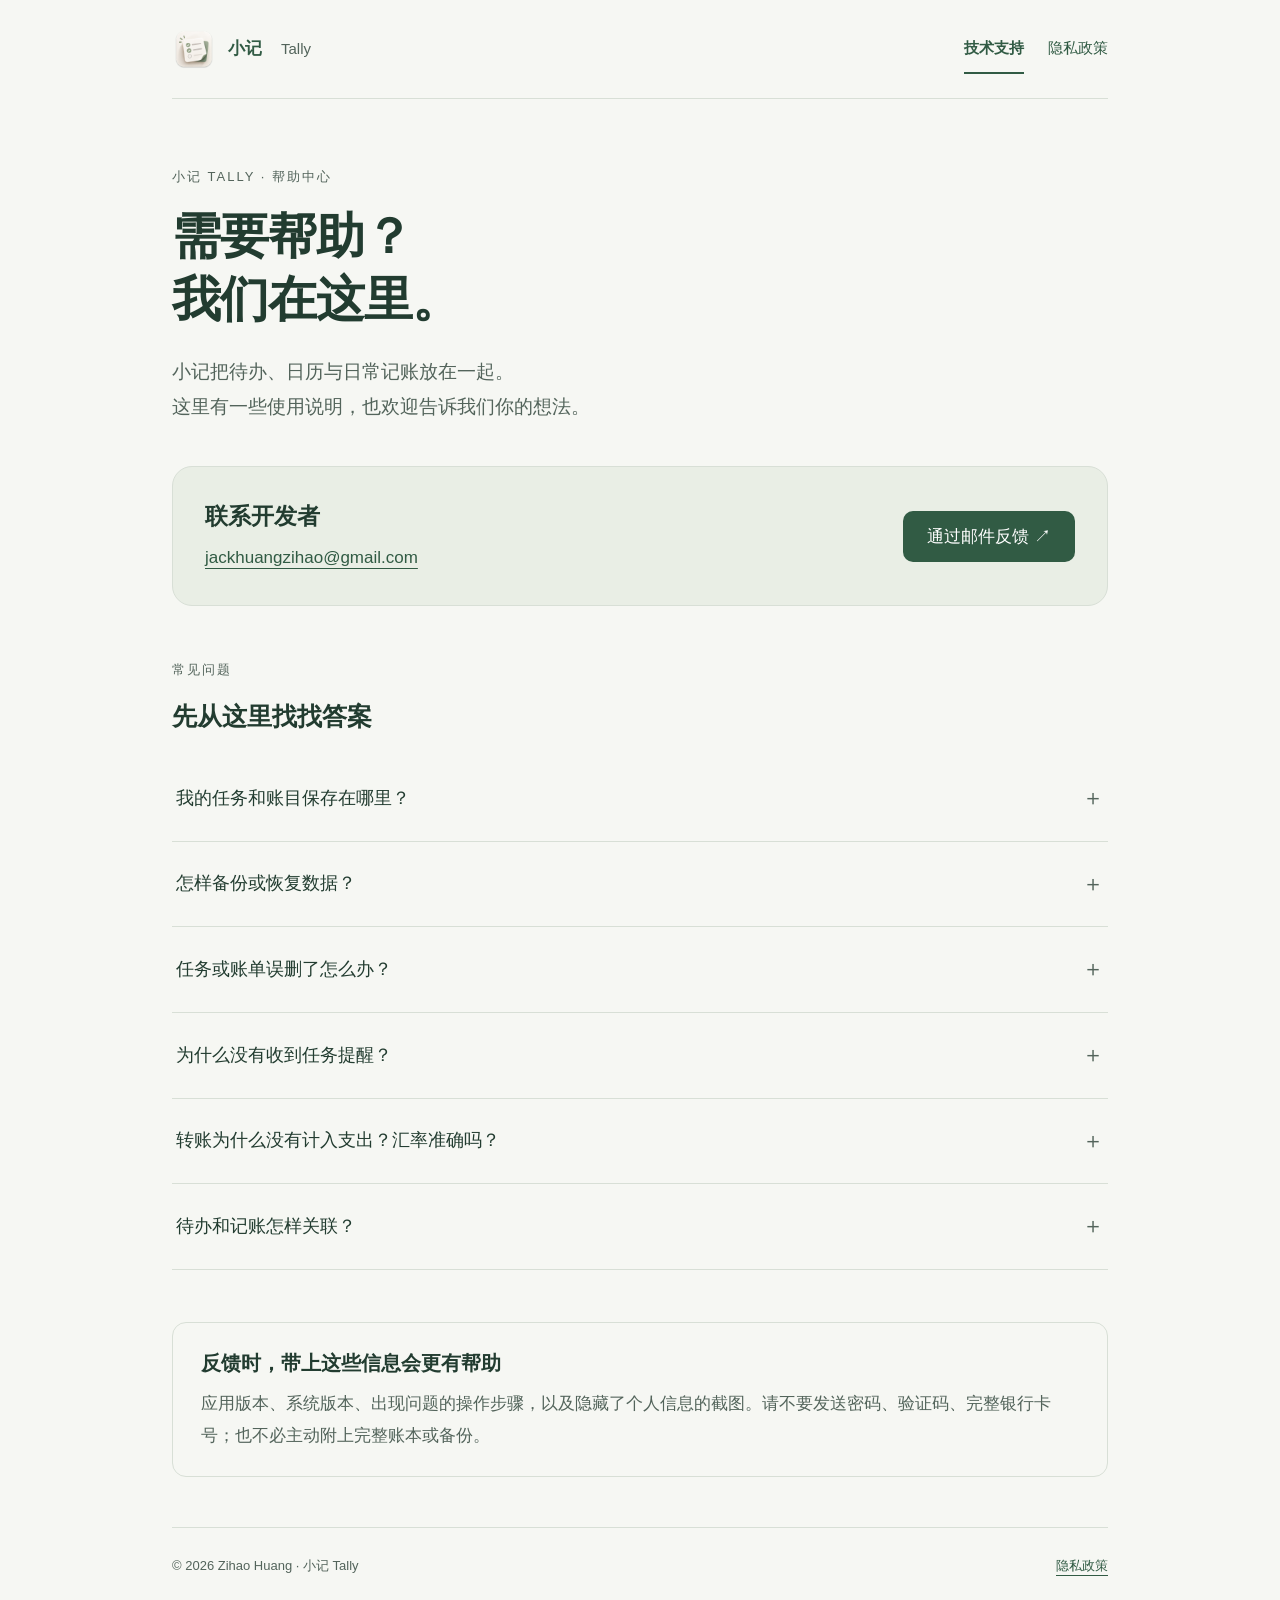
==== index.html @ 93601914 "Add files via upload" ====
<!doctype html>
<html lang="zh-CN"><head><meta charset="utf-8"><meta name="viewport" content="width=device-width, initial-scale=1"><meta name="description" content="小记 Tally 技术支持：查看待办与记账的使用帮助、备份恢复说明，或通过邮件反馈问题。"><meta name="referrer" content="strict-origin-when-cross-origin"><title>技术支持 · 小记 Tally</title><link rel="icon" href="app-icon.png"><link rel="stylesheet" href="style.css"></head>
<body><a class="skip" href="#main">跳转到主要内容</a><div class="wrap"><header><a class="brand" href="index.html"><img src="app-icon.png" alt="" width="44" height="44">小记 <span>Tally</span></a><nav aria-label="网站导航"><a href="index.html" aria-current="page">技术支持</a><a href="privacy.html">隐私政策</a></nav></header>
<main id="main"><section class="hero"><p class="eyebrow">小记 TALLY · 帮助中心</p><h1>需要帮助？<br>我们在这里。</h1><p class="intro">小记把待办、日历与日常记账放在一起。<br>这里有一些使用说明，也欢迎告诉我们你的想法。</p></section>
<section class="contact" aria-labelledby="contact-heading"><div><h2 id="contact-heading">联系开发者</h2><p><a class="email" href="mailto:jackhuangzihao@gmail.com">jackhuangzihao@gmail.com</a></p></div><a class="button" href="mailto:jackhuangzihao@gmail.com?subject=%E5%B0%8F%E8%AE%B0%20Tally%20%E9%97%AE%E9%A2%98%E5%8F%8D%E9%A6%88">通过邮件反馈 ↗</a></section>
<section class="faq" aria-labelledby="faq-heading"><p class="eyebrow">常见问题</p><h2 id="faq-heading">先从这里找找答案</h2>
<details><summary>我的任务和账目保存在哪里？</summary><p>当前版本将任务、清单和记账数据保存在设备本地，关闭应用后仍然保留。当前未提供设备之间的自动同步；在另一台设备使用时，可以通过完整备份转移数据。请定期把备份另存到安全位置。</p></details>
<details><summary>怎样备份或恢复数据？</summary><p>打开应用的“设置”，找到“备份与恢复”，选择“导出完整备份”。恢复时也从这个区域选择备份文件，并先阅读应用显示的恢复说明。恢复前建议再导出当前数据；记账 CSV 用于查看和整理账单，不能代替完整备份。</p></details>
<details><summary>任务或账单误删了怎么办？</summary><p>先查看对应板块的“最近删除”，从中恢复需要的记录。如果已经彻底删除，可以检查设置中的自动备份，或你之前手动导出的完整备份。备份不一定包含最后一次修改，恢复前请核对日期。</p></details>
<details><summary>为什么没有收到任务提醒？</summary><p>先检查任务是否设置了提醒、提醒时间是否仍在未来，再到系统设置中确认已允许“小记”发送通知。专注模式、通知样式及设备状态也可能影响提醒的展示。如仍有异常，请提供任务时间、提醒设置和系统版本，我们会协助排查。</p></details>
<details><summary>转账为什么没有计入支出？汇率准确吗？</summary><p>账户之间转账是资金位置的变化，不等同于消费；实际费用请按账单记录。外币资产折算使用参考汇率，展示的总额是估算值，可能与银行实际结算不同。请以实际扣款、到账金额和手续费为准。</p></details>
<details><summary>待办和记账怎样关联？</summary><p>一笔账单可以关联到任务，例如把机票和住宿费用关联到旅行计划。在任务详情中展开“关联账单”，就能回看这些记录，也可以为该任务再记一笔。</p></details>
</section><aside class="note"><h2>反馈时，带上这些信息会更有帮助</h2><p>应用版本、系统版本、出现问题的操作步骤，以及隐藏了个人信息的截图。请不要发送密码、验证码、完整银行卡号；也不必主动附上完整账本或备份。</p></aside></main>
<footer><p>© 2026 Zihao Huang · 小记 Tally</p><a href="privacy.html">隐私政策</a></footer></div></body></html>
---- style.css ----
:root{color-scheme:light;--paper:#f6f7f3;--ink:#223c30;--muted:#53645b;--accent:#315b44;--line:#d8dfd6;--card:#fff}*{box-sizing:border-box}html{scroll-padding-top:24px}body{margin:0;background:var(--paper);color:var(--ink);font:17px/1.85 -apple-system,BlinkMacSystemFont,"Segoe UI","PingFang SC","Microsoft YaHei",sans-serif}a{color:var(--accent);text-underline-offset:5px}a:hover{text-decoration-thickness:2px}a:focus-visible,summary:focus-visible{outline:3px solid #568464;outline-offset:5px;border-radius:4px}.skip{position:absolute;top:-100px;left:16px;background:white;padding:12px;z-index:2}.skip:focus{top:12px}.wrap{max-width:1000px;margin:auto;padding:0 32px}header{display:flex;align-items:center;justify-content:space-between;gap:20px;padding:24px 0;border-bottom:1px solid var(--line)}.brand{display:flex;align-items:center;gap:12px;text-decoration:none;font-weight:650;white-space:nowrap}.brand img{width:44px;height:44px}.brand span{font-weight:400;color:var(--muted);font-size:15px;margin-left:7px}nav{display:flex;gap:24px;font-size:15px}nav a{text-decoration:none;padding:10px 0}nav a[aria-current=page]{font-weight:650;border-bottom:2px solid var(--accent)}.hero{padding:66px 0 42px;max-width:750px}.eyebrow{font-size:13px;letter-spacing:2px;color:var(--muted);margin:0 0 16px}h1{font-size:clamp(32px,5vw,49px);line-height:1.3;letter-spacing:-1px;margin:0 0 22px;font-weight:650}h2{font-size:25px;line-height:1.5;font-weight:600;margin:0 0 20px}h3{font-size:18px;margin:0 0 10px}.intro{font-size:19px;color:var(--muted);margin:0;max-width:680px}.contact{display:grid;grid-template-columns:1fr auto;gap:24px;align-items:center;background:#e9eee5;border:1px solid var(--line);border-radius:20px;padding:32px;margin:0 0 52px}.contact h2{font-size:23px;margin:0 0 8px}.contact p{margin:0;color:var(--muted)}.email{display:inline-block;overflow-wrap:anywhere;font-size:17px}.button{display:inline-flex;min-height:48px;align-items:center;justify-content:center;background:var(--accent);color:white;border-radius:10px;padding:10px 24px;text-decoration:none;white-space:nowrap;font-weight:550}.button:hover{background:#244633}.faq{margin-bottom:52px}details{border-bottom:1px solid var(--line)}summary{cursor:pointer;padding:22px 4px;font-size:18px;font-weight:550;list-style:none;display:flex;justify-content:space-between;gap:18px;align-items:center}summary::-webkit-details-marker{display:none}summary:after{content:'＋';font-size:22px;font-weight:400;color:var(--muted)}details[open] summary:after{content:'−'}details p{margin:0 4px 22px;color:var(--muted)}.note{padding:25px 28px;border:1px solid var(--line);border-radius:14px;margin-bottom:50px}.note p{margin:0;color:var(--muted)}.note h2{font-size:20px;margin-bottom:10px}footer{display:flex;justify-content:space-between;gap:16px;flex-wrap:wrap;padding:26px 0 36px;border-top:1px solid var(--line);font-size:13px;color:var(--muted)}footer p{margin:0}.prose{max-width:760px;margin:0 auto 60px}.prose section{margin:32px 0}.prose h2{font-size:22px;margin-bottom:12px}.prose p,.prose li{color:var(--muted)}.prose ul{padding-left:24px}.prose .lead{border-left:3px solid #779578;padding:8px 0 8px 24px}.date{font-size:14px;margin-top:20px;color:var(--muted)}@media(max-width:600px){body{font-size:16px}.wrap{padding:0 22px}header{padding:18px 0;gap:12px}.brand{gap:6px}.brand img{width:36px;height:36px}.brand span{display:none}nav{gap:18px;font-size:14px}.hero{padding:42px 0 30px}.intro{font-size:17px}.contact{grid-template-columns:1fr;padding:24px;gap:20px;margin-bottom:38px}.button{width:100%}summary{font-size:16px;padding:20px 0}.note{padding:22px}.prose .lead{padding-left:16px}footer{font-size:12px}}
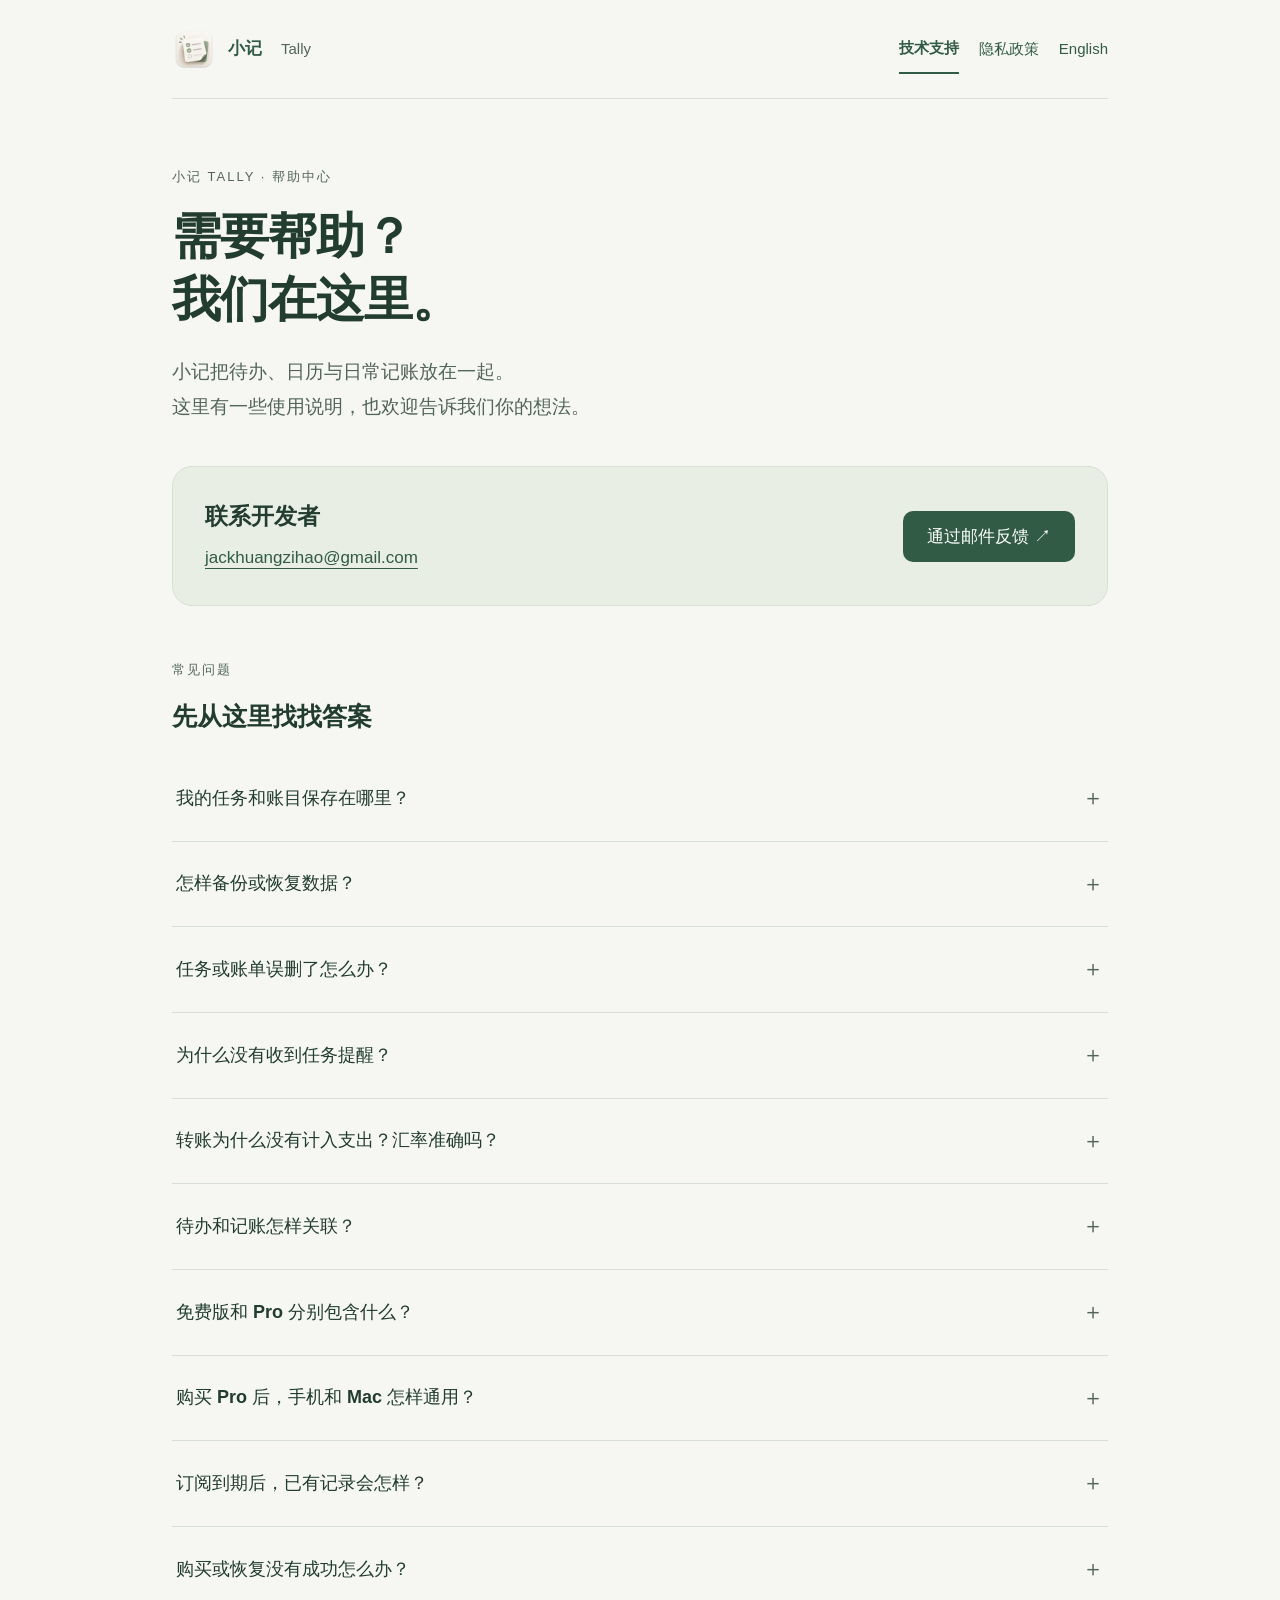
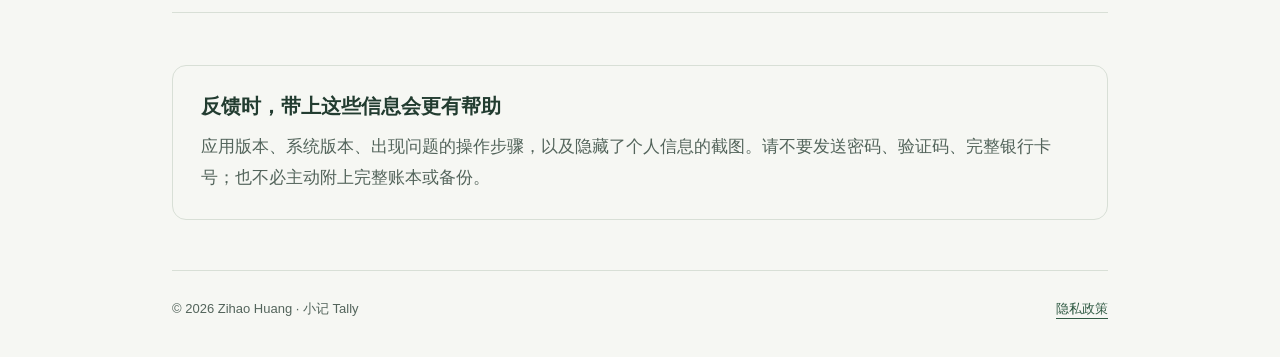
==== commit a131eefc: "Publish bilingual support and privacy pages for Tally Pro" ====
--- a/index.html
+++ b/index.html
@@ -1,14 +1,18 @@
 <!doctype html>
-<html lang="zh-CN"><head><meta charset="utf-8"><meta name="viewport" content="width=device-width, initial-scale=1"><meta name="description" content="小记 Tally 技术支持：查看待办与记账的使用帮助、备份恢复说明，或通过邮件反馈问题。"><meta name="referrer" content="strict-origin-when-cross-origin"><title>技术支持 · 小记 Tally</title><link rel="icon" href="app-icon.png"><link rel="stylesheet" href="style.css"></head>
-<body><a class="skip" href="#main">跳转到主要内容</a><div class="wrap"><header><a class="brand" href="index.html"><img src="app-icon.png" alt="" width="44" height="44">小记 <span>Tally</span></a><nav aria-label="网站导航"><a href="index.html" aria-current="page">技术支持</a><a href="privacy.html">隐私政策</a></nav></header>
+<html lang="zh-CN"><head><meta charset="utf-8"><meta name="viewport" content="width=device-width, initial-scale=1"><meta name="description" content="小记 Tally 技术支持：查看待办与记账的使用帮助、备份恢复说明，或通过邮件反馈问题。"><meta name="referrer" content="strict-origin-when-cross-origin"><title>技术支持 · 小记 Tally</title><link rel="icon" href="assets/app-icon.png"><link rel="stylesheet" href="style.css"><link rel="alternate" hreflang="zh-Hans" href="index.html"><link rel="alternate" hreflang="en" href="en/index.html"></head>
+<body><a class="skip" href="#main">跳转到主要内容</a><div class="wrap"><header><a class="brand" href="index.html"><img src="assets/app-icon.png" alt="" width="44" height="44">小记 <span>Tally</span></a><nav aria-label="网站导航"><a href="index.html" aria-current="page">技术支持</a><a href="privacy.html">隐私政策</a><a class="language" href="en/index.html" lang="en" hreflang="en">English</a></nav></header>
 <main id="main"><section class="hero"><p class="eyebrow">小记 TALLY · 帮助中心</p><h1>需要帮助？<br>我们在这里。</h1><p class="intro">小记把待办、日历与日常记账放在一起。<br>这里有一些使用说明，也欢迎告诉我们你的想法。</p></section>
 <section class="contact" aria-labelledby="contact-heading"><div><h2 id="contact-heading">联系开发者</h2><p><a class="email" href="mailto:jackhuangzihao@gmail.com">jackhuangzihao@gmail.com</a></p></div><a class="button" href="mailto:jackhuangzihao@gmail.com?subject=%E5%B0%8F%E8%AE%B0%20Tally%20%E9%97%AE%E9%A2%98%E5%8F%8D%E9%A6%88">通过邮件反馈 ↗</a></section>
 <section class="faq" aria-labelledby="faq-heading"><p class="eyebrow">常见问题</p><h2 id="faq-heading">先从这里找找答案</h2>
-<details><summary>我的任务和账目保存在哪里？</summary><p>当前版本将任务、清单和记账数据保存在设备本地，关闭应用后仍然保留。当前未提供设备之间的自动同步；在另一台设备使用时，可以通过完整备份转移数据。请定期把备份另存到安全位置。</p></details>
+<details><summary>我的任务和账目保存在哪里？</summary><p>任务、清单和记账数据保存在设备本地。你可以在设置中开启 iCloud，让同一 Apple 账号下的兼容版本通过 Apple 的私有云空间同步。应用打开时执行同步，离线时仍可编辑。同步不代替备份，请定期导出完整备份。</p></details>
 <details><summary>怎样备份或恢复数据？</summary><p>打开应用的“设置”，找到“备份与恢复”，选择“导出完整备份”。恢复时也从这个区域选择备份文件，并先阅读应用显示的恢复说明。恢复前建议再导出当前数据；记账 CSV 用于查看和整理账单，不能代替完整备份。</p></details>
 <details><summary>任务或账单误删了怎么办？</summary><p>先查看对应板块的“最近删除”，从中恢复需要的记录。如果已经彻底删除，可以检查设置中的自动备份，或你之前手动导出的完整备份。备份不一定包含最后一次修改，恢复前请核对日期。</p></details>
 <details><summary>为什么没有收到任务提醒？</summary><p>先检查任务是否设置了提醒、提醒时间是否仍在未来，再到系统设置中确认已允许“小记”发送通知。专注模式、通知样式及设备状态也可能影响提醒的展示。如仍有异常，请提供任务时间、提醒设置和系统版本，我们会协助排查。</p></details>
 <details><summary>转账为什么没有计入支出？汇率准确吗？</summary><p>账户之间转账是资金位置的变化，不等同于消费；实际费用请按账单记录。外币资产折算使用参考汇率，展示的总额是估算值，可能与银行实际结算不同。请以实际扣款、到账金额和手续费为准。</p></details>
 <details><summary>待办和记账怎样关联？</summary><p>一笔账单可以关联到任务，例如把机票和住宿费用关联到旅行计划。在任务详情中展开“关联账单”，就能回看这些记录，也可以为该任务再记一笔。</p></details>
+<details><summary>免费版和 Pro 分别包含什么？</summary><p>免费版不限制任务和账单总数，包含提醒、重复任务、日／周／月视图与交互排期、任务关联账单、iCloud 同步和备份。统计可查看本月和上个月。</p><p>免费额度为总共 5 个清单（包含 3 个预设清单）、5 个未归档账户、2 个未归档账本、3 条未结束周期账单，以及 1 个设有预算的账本（已归档的预算账本也计入）。Pro 提供这些项目的不限量新增，以及更早的跨期趋势、统计日历和分类历史分析。月付、年付和买断提供相同的 Pro 功能。</p></details>
+<details><summary>购买 Pro 后，手机和 Mac 怎样通用？</summary><p>提供 Pro 的 App Store 版本使用 Apple 应用内购买。请在 iPhone、iPad 和 Mac 的 App Store 中使用购买时的同一 Apple 账号，再到小记“设置 → Pro”选择“恢复购买”。购买账号与 iCloud 同步账号可能不同；恢复购买只检查 Pro 权益，不会导入或替换你的任务和账本。</p><p>可购买的方案、当地价格和续订周期以应用内 Apple 购买页面为准。TestFlight 测试购买不等于正式购买。</p></details>
+<details><summary>订阅到期后，已有记录会怎样？</summary><p>已有任务、账单、账户、账本和周期账单会保留，仍可查看、编辑和导出。超出免费数量的已有项目继续可用，只限制继续新建超额项目。已有预算也可继续修改。日、周、月视图及交互排期继续免费；统计可查看本月和上个月，更早的跨期趋势、统计日历和分类历史分析需要有效的 Pro。</p><p>你可以通过 Apple 的订阅管理取消自动续订。取消后，在已付费期限结束前仍可使用 Pro；买断没有订阅续费。购买买断不会自动取消已有订阅，请在 Apple 的订阅管理中自行取消，以免继续续费。</p></details>
+<details><summary>购买或恢复没有成功怎么办？</summary><p>先确认网络和 App Store 账号，再重试或选择“恢复购买”。等待批准的购买会在批准后解锁，不必反复购买。仍有问题时，请提供应用版本及错误提示，不要发送密码、验证码或完整支付信息。</p></details>
 </section><aside class="note"><h2>反馈时，带上这些信息会更有帮助</h2><p>应用版本、系统版本、出现问题的操作步骤，以及隐藏了个人信息的截图。请不要发送密码、验证码、完整银行卡号；也不必主动附上完整账本或备份。</p></aside></main>
 <footer><p>© 2026 Zihao Huang · 小记 Tally</p><a href="privacy.html">隐私政策</a></footer></div></body></html>
--- a/style.css
+++ b/style.css
@@ -1 +1,4 @@
 :root{color-scheme:light;--paper:#f6f7f3;--ink:#223c30;--muted:#53645b;--accent:#315b44;--line:#d8dfd6;--card:#fff}*{box-sizing:border-box}html{scroll-padding-top:24px}body{margin:0;background:var(--paper);color:var(--ink);font:17px/1.85 -apple-system,BlinkMacSystemFont,"Segoe UI","PingFang SC","Microsoft YaHei",sans-serif}a{color:var(--accent);text-underline-offset:5px}a:hover{text-decoration-thickness:2px}a:focus-visible,summary:focus-visible{outline:3px solid #568464;outline-offset:5px;border-radius:4px}.skip{position:absolute;top:-100px;left:16px;background:white;padding:12px;z-index:2}.skip:focus{top:12px}.wrap{max-width:1000px;margin:auto;padding:0 32px}header{display:flex;align-items:center;justify-content:space-between;gap:20px;padding:24px 0;border-bottom:1px solid var(--line)}.brand{display:flex;align-items:center;gap:12px;text-decoration:none;font-weight:650;white-space:nowrap}.brand img{width:44px;height:44px}.brand span{font-weight:400;color:var(--muted);font-size:15px;margin-left:7px}nav{display:flex;gap:24px;font-size:15px}nav a{text-decoration:none;padding:10px 0}nav a[aria-current=page]{font-weight:650;border-bottom:2px solid var(--accent)}.hero{padding:66px 0 42px;max-width:750px}.eyebrow{font-size:13px;letter-spacing:2px;color:var(--muted);margin:0 0 16px}h1{font-size:clamp(32px,5vw,49px);line-height:1.3;letter-spacing:-1px;margin:0 0 22px;font-weight:650}h2{font-size:25px;line-height:1.5;font-weight:600;margin:0 0 20px}h3{font-size:18px;margin:0 0 10px}.intro{font-size:19px;color:var(--muted);margin:0;max-width:680px}.contact{display:grid;grid-template-columns:1fr auto;gap:24px;align-items:center;background:#e9eee5;border:1px solid var(--line);border-radius:20px;padding:32px;margin:0 0 52px}.contact h2{font-size:23px;margin:0 0 8px}.contact p{margin:0;color:var(--muted)}.email{display:inline-block;overflow-wrap:anywhere;font-size:17px}.button{display:inline-flex;min-height:48px;align-items:center;justify-content:center;background:var(--accent);color:white;border-radius:10px;padding:10px 24px;text-decoration:none;white-space:nowrap;font-weight:550}.button:hover{background:#244633}.faq{margin-bottom:52px}details{border-bottom:1px solid var(--line)}summary{cursor:pointer;padding:22px 4px;font-size:18px;font-weight:550;list-style:none;display:flex;justify-content:space-between;gap:18px;align-items:center}summary::-webkit-details-marker{display:none}summary:after{content:'＋';font-size:22px;font-weight:400;color:var(--muted)}details[open] summary:after{content:'−'}details p{margin:0 4px 22px;color:var(--muted)}.note{padding:25px 28px;border:1px solid var(--line);border-radius:14px;margin-bottom:50px}.note p{margin:0;color:var(--muted)}.note h2{font-size:20px;margin-bottom:10px}footer{display:flex;justify-content:space-between;gap:16px;flex-wrap:wrap;padding:26px 0 36px;border-top:1px solid var(--line);font-size:13px;color:var(--muted)}footer p{margin:0}.prose{max-width:760px;margin:0 auto 60px}.prose section{margin:32px 0}.prose h2{font-size:22px;margin-bottom:12px}.prose p,.prose li{color:var(--muted)}.prose ul{padding-left:24px}.prose .lead{border-left:3px solid #779578;padding:8px 0 8px 24px}.date{font-size:14px;margin-top:20px;color:var(--muted)}@media(max-width:600px){body{font-size:16px}.wrap{padding:0 22px}header{padding:18px 0;gap:12px}.brand{gap:6px}.brand img{width:36px;height:36px}.brand span{display:none}nav{gap:18px;font-size:14px}.hero{padding:42px 0 30px}.intro{font-size:17px}.contact{grid-template-columns:1fr;padding:24px;gap:20px;margin-bottom:38px}.button{width:100%}summary{font-size:16px;padding:20px 0}.note{padding:22px}.prose .lead{padding-left:16px}footer{font-size:12px}}
+
+/* Keep language navigation usable on narrow screens. */
+nav{flex-wrap:wrap;align-items:center;justify-content:flex-end;column-gap:20px;row-gap:0}.language{white-space:nowrap}@media(max-width:600px){header{align-items:flex-start}nav{column-gap:14px;max-width:240px}nav a{min-height:44px;display:inline-flex;align-items:center}}
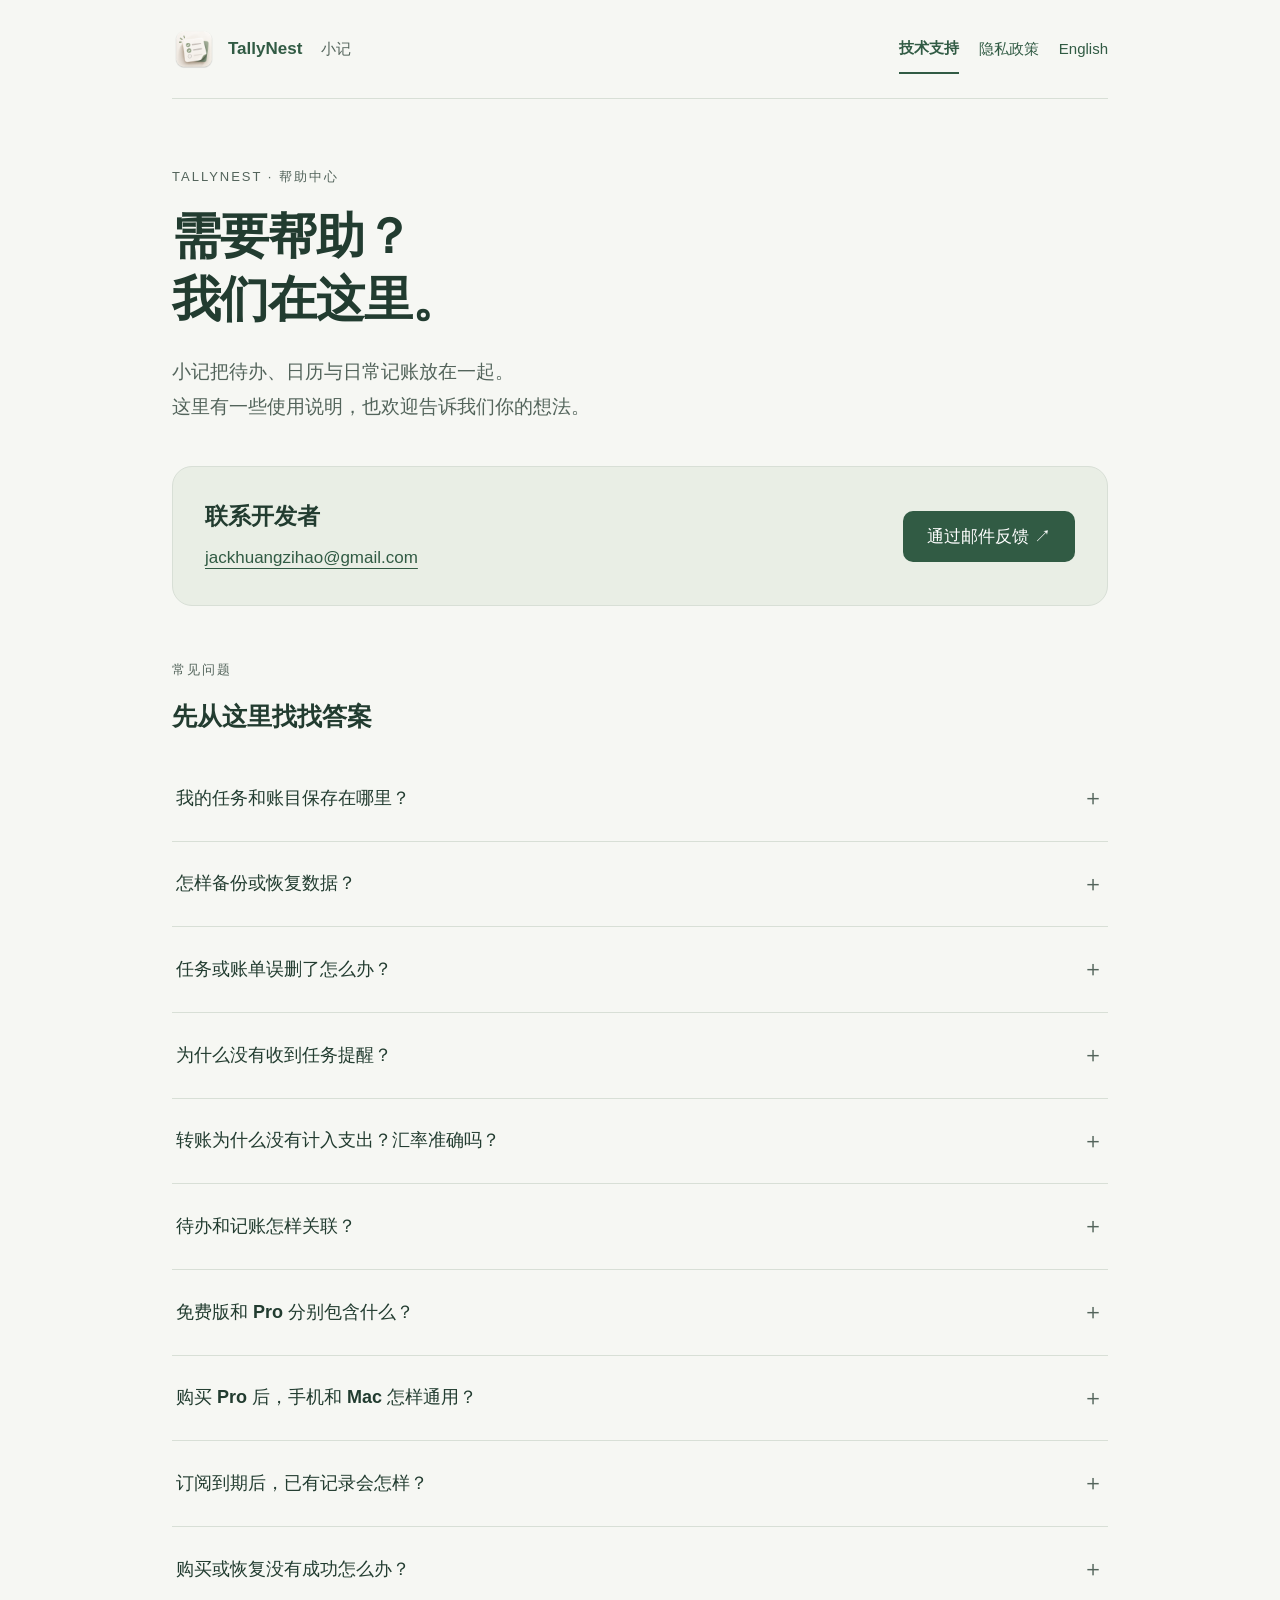
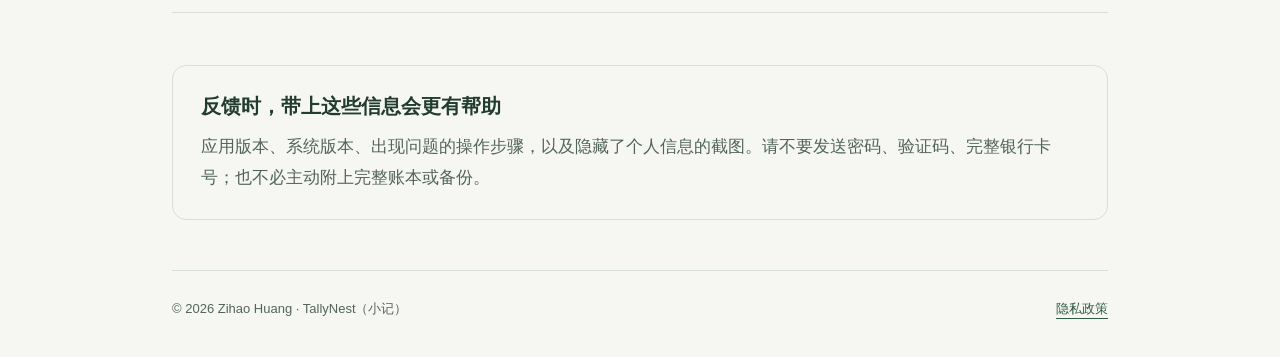
==== commit 9aa19854: "Clarify privacy diagnostics and unify TallyNest branding" ====
--- a/index.html
+++ b/index.html
@@ -1,8 +1,8 @@
 <!doctype html>
-<html lang="zh-CN"><head><meta charset="utf-8"><meta name="viewport" content="width=device-width, initial-scale=1"><meta name="description" content="小记 Tally 技术支持：查看待办与记账的使用帮助、备份恢复说明，或通过邮件反馈问题。"><meta name="referrer" content="strict-origin-when-cross-origin"><title>技术支持 · 小记 Tally</title><link rel="icon" href="assets/app-icon.png"><link rel="stylesheet" href="style.css"><link rel="alternate" hreflang="zh-Hans" href="index.html"><link rel="alternate" hreflang="en" href="en/index.html"></head>
-<body><a class="skip" href="#main">跳转到主要内容</a><div class="wrap"><header><a class="brand" href="index.html"><img src="assets/app-icon.png" alt="" width="44" height="44">小记 <span>Tally</span></a><nav aria-label="网站导航"><a href="index.html" aria-current="page">技术支持</a><a href="privacy.html">隐私政策</a><a class="language" href="en/index.html" lang="en" hreflang="en">English</a></nav></header>
-<main id="main"><section class="hero"><p class="eyebrow">小记 TALLY · 帮助中心</p><h1>需要帮助？<br>我们在这里。</h1><p class="intro">小记把待办、日历与日常记账放在一起。<br>这里有一些使用说明，也欢迎告诉我们你的想法。</p></section>
-<section class="contact" aria-labelledby="contact-heading"><div><h2 id="contact-heading">联系开发者</h2><p><a class="email" href="mailto:jackhuangzihao@gmail.com">jackhuangzihao@gmail.com</a></p></div><a class="button" href="mailto:jackhuangzihao@gmail.com?subject=%E5%B0%8F%E8%AE%B0%20Tally%20%E9%97%AE%E9%A2%98%E5%8F%8D%E9%A6%88">通过邮件反馈 ↗</a></section>
+<html lang="zh-CN"><head><meta charset="utf-8"><meta name="viewport" content="width=device-width, initial-scale=1"><meta name="description" content="TallyNest（小记） 技术支持：查看待办与记账的使用帮助、备份恢复说明，或通过邮件反馈问题。"><meta name="referrer" content="strict-origin-when-cross-origin"><title>技术支持 · TallyNest（小记）</title><link rel="icon" href="assets/app-icon.png"><link rel="stylesheet" href="style.css"><link rel="alternate" hreflang="zh-Hans" href="index.html"><link rel="alternate" hreflang="en" href="en/index.html"></head>
+<body><a class="skip" href="#main">跳转到主要内容</a><div class="wrap"><header><a class="brand" href="index.html"><img src="assets/app-icon.png" alt="" width="44" height="44">TallyNest <span>小记</span></a><nav aria-label="网站导航"><a href="index.html" aria-current="page">技术支持</a><a href="privacy.html">隐私政策</a><a class="language" href="en/index.html" lang="en" hreflang="en">English</a></nav></header>
+<main id="main"><section class="hero"><p class="eyebrow">TALLYNEST · 帮助中心</p><h1>需要帮助？<br>我们在这里。</h1><p class="intro">小记把待办、日历与日常记账放在一起。<br>这里有一些使用说明，也欢迎告诉我们你的想法。</p></section>
+<section class="contact" aria-labelledby="contact-heading"><div><h2 id="contact-heading">联系开发者</h2><p><a class="email" href="mailto:jackhuangzihao@gmail.com">jackhuangzihao@gmail.com</a></p></div><a class="button" href="mailto:jackhuangzihao@gmail.com?subject=%E5%B0%8F%E8%AE%B0%20TallyNest%20%E9%97%AE%E9%A2%98%E5%8F%8D%E9%A6%88">通过邮件反馈 ↗</a></section>
 <section class="faq" aria-labelledby="faq-heading"><p class="eyebrow">常见问题</p><h2 id="faq-heading">先从这里找找答案</h2>
 <details><summary>我的任务和账目保存在哪里？</summary><p>任务、清单和记账数据保存在设备本地。你可以在设置中开启 iCloud，让同一 Apple 账号下的兼容版本通过 Apple 的私有云空间同步。应用打开时执行同步，离线时仍可编辑。同步不代替备份，请定期导出完整备份。</p></details>
 <details><summary>怎样备份或恢复数据？</summary><p>打开应用的“设置”，找到“备份与恢复”，选择“导出完整备份”。恢复时也从这个区域选择备份文件，并先阅读应用显示的恢复说明。恢复前建议再导出当前数据；记账 CSV 用于查看和整理账单，不能代替完整备份。</p></details>
@@ -15,4 +15,4 @@
 <details><summary>订阅到期后，已有记录会怎样？</summary><p>已有任务、账单、账户、账本和周期账单会保留，仍可查看、编辑和导出。超出免费数量的已有项目继续可用，只限制继续新建超额项目。已有预算也可继续修改。日、周、月视图及交互排期继续免费；统计可查看本月和上个月，更早的跨期趋势、统计日历和分类历史分析需要有效的 Pro。</p><p>你可以通过 Apple 的订阅管理取消自动续订。取消后，在已付费期限结束前仍可使用 Pro；买断没有订阅续费。购买买断不会自动取消已有订阅，请在 Apple 的订阅管理中自行取消，以免继续续费。</p></details>
 <details><summary>购买或恢复没有成功怎么办？</summary><p>先确认网络和 App Store 账号，再重试或选择“恢复购买”。等待批准的购买会在批准后解锁，不必反复购买。仍有问题时，请提供应用版本及错误提示，不要发送密码、验证码或完整支付信息。</p></details>
 </section><aside class="note"><h2>反馈时，带上这些信息会更有帮助</h2><p>应用版本、系统版本、出现问题的操作步骤，以及隐藏了个人信息的截图。请不要发送密码、验证码、完整银行卡号；也不必主动附上完整账本或备份。</p></aside></main>
-<footer><p>© 2026 Zihao Huang · 小记 Tally</p><a href="privacy.html">隐私政策</a></footer></div></body></html>
+<footer><p>© 2026 Zihao Huang · TallyNest（小记）</p><a href="privacy.html">隐私政策</a></footer></div></body></html>
